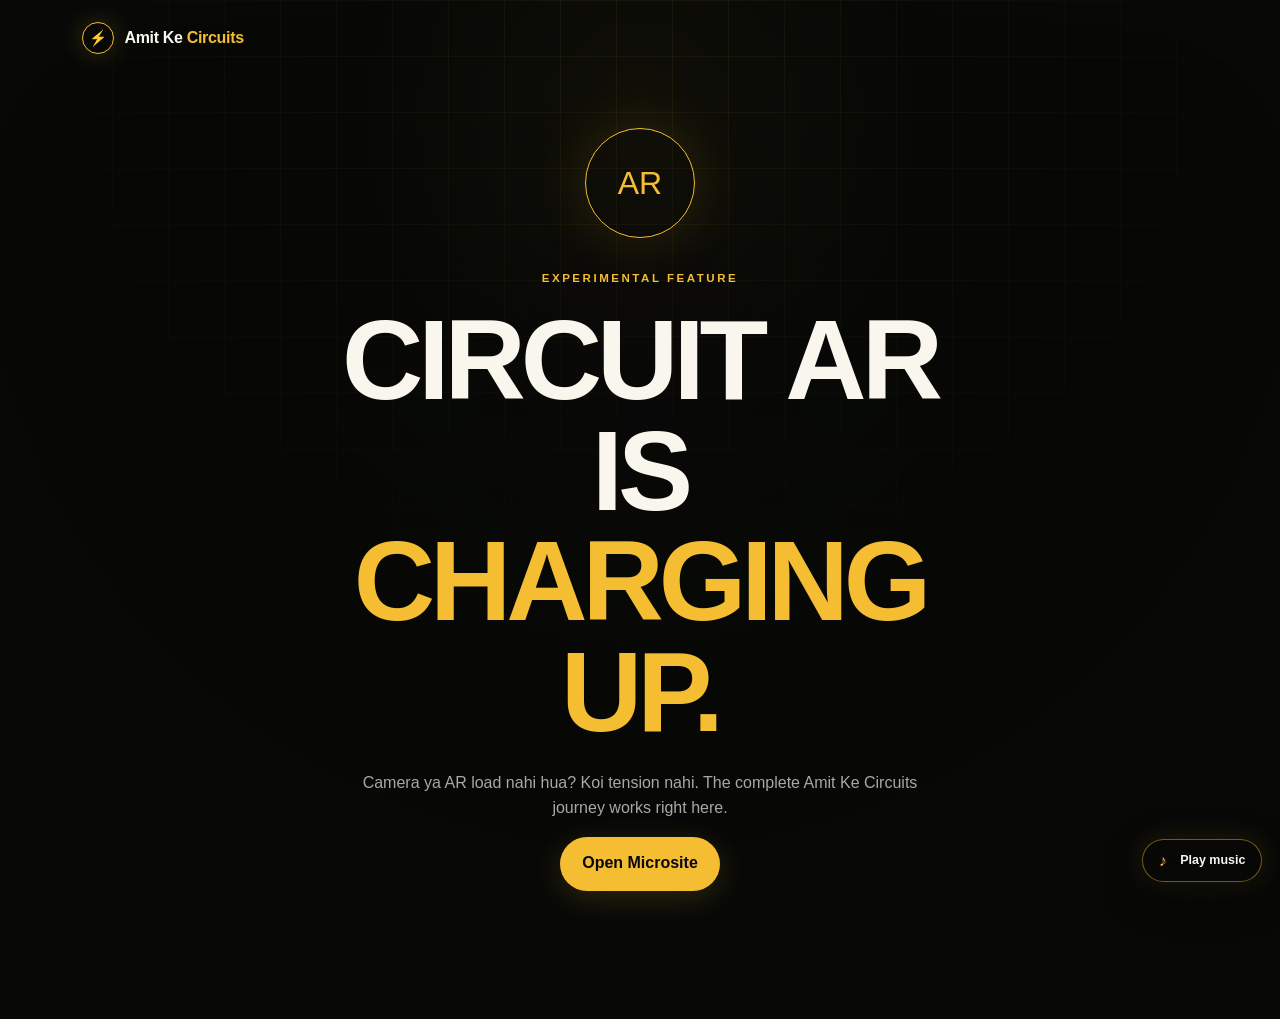
==== ar.html @ dbdc20ba "Initial commit" ====
<!doctype html><html lang="en"><head><meta charset="utf-8"><meta name="viewport" content="width=device-width, initial-scale=1"><meta name="theme-color" content="#080907"><title>Circuit AR | Amit Ke Circuits</title><link rel="stylesheet" href="css/style.css"><link rel="stylesheet" href="css/responsive.css"><script src="js/analytics.js" defer></script><script src="js/audio.js" defer></script></head><body class="inner-page"><div class="ambient-grid" aria-hidden="true"></div><header class="site-header"><a class="brand" href="index.html"><span class="brand-bolt">⚡</span><span>Amit Ke <strong>Circuits</strong></span></a></header><main class="fallback-page"><div class="fallback-icon">AR</div><p class="section-kicker">Experimental Feature</p><h1>Circuit AR is<br><span>charging up.</span></h1><p>Camera ya AR load nahi hua? Koi tension nahi. The complete Amit Ke Circuits journey works right here.</p><a class="button button-primary" href="index.html#journey">Open Microsite</a></main></body></html>
---- css/style.css ----
:root {
  --ink: #080907;
  --panel: #11120f;
  --panel-2: #171812;
  --gold: #f5bd32;
  --yellow: #ffe066;
  --white: #f8f6ed;
  --muted: #aaa99f;
  --line: rgba(245, 189, 50, .22);
  --display: Impact, "Arial Black", sans-serif;
  --body: Inter, ui-sans-serif, -apple-system, BlinkMacSystemFont, "Segoe UI", Arial, sans-serif;
  --radius: 1.25rem;
  --max: 1180px;
}

* { box-sizing: border-box; }
html { scroll-behavior: smooth; }
body { margin: 0; background: var(--ink); color: var(--white); font-family: var(--body); line-height: 1.55; overflow-x: hidden; }
a { color: inherit; text-decoration: none; }
button, a { -webkit-tap-highlight-color: transparent; }
button { font: inherit; }
img, video { max-width: 100%; }
::selection { background: var(--gold); color: var(--ink); }

.skip-link { position: fixed; left: 1rem; top: -5rem; z-index: 1000; padding: .8rem 1rem; background: var(--gold); color: var(--ink); font-weight: 700; }
.skip-link:focus { top: 1rem; }
.ambient-grid { position: fixed; inset: 0; z-index: -1; opacity: .34; background-image: linear-gradient(var(--line) 1px, transparent 1px), linear-gradient(90deg, var(--line) 1px, transparent 1px); background-size: 56px 56px; mask-image: radial-gradient(circle at 50% 20%, black, transparent 70%); }
.ambient-grid::after { content: ""; position: absolute; inset: 0; background: radial-gradient(circle at 50% 10%, rgba(245, 189, 50, .12), transparent 30%), linear-gradient(to bottom, transparent, var(--ink) 80%); }

.site-header { position: absolute; z-index: 20; top: 0; left: 0; right: 0; max-width: var(--max); margin: auto; display: flex; align-items: center; justify-content: space-between; padding: 1.4rem 2rem; }
.brand { display: flex; gap: .65rem; align-items: center; font-weight: 600; letter-spacing: -.02em; }
.brand strong { color: var(--gold); }
.brand-bolt { display: grid; place-items: center; width: 2rem; height: 2rem; border: 1px solid var(--gold); border-radius: 50%; color: var(--gold); font-size: .9rem; box-shadow: 0 0 24px rgba(245, 189, 50, .2); }
.sound-toggle, .header-back { color: var(--muted); background: transparent; border: 1px solid rgba(255,255,255,.14); border-radius: 999px; padding: .55rem .85rem; cursor: pointer; font-size: .78rem; }
.sound-toggle:hover, .header-back:hover { color: var(--white); border-color: var(--gold); }
.music-toggle { position: fixed; z-index: 70; right: 1.1rem; bottom: 1.1rem; min-height: 2.7rem; padding: .7rem 1rem .7rem 2.3rem; border: 1px solid rgba(245,189,50,.45); border-radius: 999px; color: var(--white); background: rgba(8,9,7,.88); backdrop-filter: blur(14px); cursor: pointer; font-size: .78rem; font-weight: 800; box-shadow: 0 14px 40px rgba(0,0,0,.38), 0 0 28px rgba(245,189,50,.12); }
.music-toggle::before { content: "♪"; position: absolute; left: .95rem; top: 50%; transform: translateY(-50%); color: var(--gold); font-size: 1rem; }
.music-toggle:hover { transform: translateY(-2px); border-color: var(--gold); color: var(--gold); }
.music-toggle[data-music-state="on"] { background: var(--gold); color: var(--ink); border-color: var(--gold); }
.music-toggle[data-music-state="on"]::before { color: var(--ink); }
.music-toggle[data-music-state="missing"] { color: var(--muted); border-color: rgba(255,255,255,.14); }

.section { max-width: var(--max); margin: 0 auto; padding: 7rem 2rem; position: relative; }
.section-kicker, .eyebrow { margin: 0 0 1.1rem; color: var(--gold); text-transform: uppercase; letter-spacing: .22em; font-size: .72rem; font-weight: 700; }
h1, h2, h3, p { margin-top: 0; }
h1, h2 { font-family: var(--display); text-transform: uppercase; line-height: .98; letter-spacing: -.045em; }
h1 span, h2 span { color: var(--gold); }
h2 { font-size: clamp(2.6rem, 6vw, 5.8rem); margin-bottom: 2rem; }
.section-heading { display: grid; grid-template-columns: 1.4fr .6fr; gap: 3rem; align-items: end; margin-bottom: 3rem; }
.section-heading h2 { margin-bottom: 0; }
.section-heading > p { color: var(--muted); max-width: 28rem; }

.hero { min-height: 100svh; max-width: 1440px; margin: auto; padding: 10rem max(2rem, 8vw) 5rem; display: flex; flex-direction: column; justify-content: center; position: relative; overflow: hidden; }
.hero > .eyebrow, .hero > h1, .hero > .hero-copy, .hero > .hero-actions { position: relative; z-index: 3; max-width: 58%; }
.hero::before { content: ""; position: absolute; width: 38vw; height: 38vw; min-width: 340px; min-height: 340px; right: -7vw; top: 18%; border: 1px solid var(--line); border-radius: 50%; box-shadow: inset 0 0 80px rgba(245,189,50,.05), 0 0 90px rgba(245,189,50,.05); }
.hero h1, .page-hero h1, .fallback-page h1 { font-size: clamp(3.5rem, 8.8vw, 8.2rem); max-width: 1120px; margin: 0 0 1.5rem; }
.hero > h1 { max-width: 58%; }
.hero-copy { max-width: 39rem; font-size: 1.15rem; color: var(--muted); }
.hero-actions, .button-row { display: flex; flex-wrap: wrap; gap: .9rem; align-items: center; margin-top: 1.6rem; }
.button { min-height: 3.35rem; display: inline-flex; align-items: center; justify-content: center; gap: 1rem; border: 1px solid transparent; border-radius: 999px; padding: .85rem 1.35rem; font-weight: 700; cursor: pointer; transition: .25s ease; }
.button-primary { background: var(--gold); color: var(--ink); box-shadow: 0 7px 30px rgba(245,189,50,.16); }
.button-primary:hover { background: var(--yellow); transform: translateY(-2px); box-shadow: 0 12px 38px rgba(245,189,50,.24); }
.button-ghost { background: rgba(255,255,255,.02); color: var(--white); border-color: rgba(255,255,255,.18); }
.button-ghost:hover { border-color: var(--gold); color: var(--gold); transform: translateY(-2px); }
.button-small { min-height: 2.7rem; padding: .65rem 1rem; font-size: .85rem; }
.text-link { color: var(--gold); font-weight: 700; }
.scroll-cue { position: absolute; bottom: 2.5rem; left: max(2rem, 8vw); color: var(--muted); font-size: .8rem; }
.scroll-cue span { color: var(--gold); margin-left: .5rem; }
.hero-orbit { position: absolute; width: 38vw; height: 38vw; min-width: 340px; min-height: 340px; right: -7vw; top: 18%; animation: rotate 24s linear infinite; }
.hero-orbit span { position: absolute; width: 10px; height: 10px; border-radius: 50%; background: var(--gold); box-shadow: 0 0 18px var(--gold); }
.hero-orbit span:nth-child(1) { left: 50%; top: 0; }.hero-orbit span:nth-child(2) { right: 2%; top: 62%; }.hero-orbit span:nth-child(3) { left: 5%; top: 70%; }
.hero-poster { position: absolute; z-index: 2; right: 3.5vw; bottom: 8vh; width: min(48vw, 720px); margin: 0; border: 2px solid var(--gold); border-radius: 1.5rem; overflow: hidden; transform: rotate(1.5deg); box-shadow: 0 30px 100px rgba(0,0,0,.75), 0 0 55px rgba(245,189,50,.13); }
.hero-poster::before { content: ""; position: absolute; z-index: 1; inset: 0; background: linear-gradient(90deg, rgba(8,9,7,.52), transparent 34%), linear-gradient(to top, rgba(8,9,7,.82), transparent 36%); pointer-events: none; }
.hero-poster img { display: block; width: 100%; aspect-ratio: 16/9; object-fit: cover; }
.hero-poster figcaption { position: absolute; z-index: 2; left: 1.1rem; bottom: .85rem; text-transform: uppercase; font-size: .7rem; letter-spacing: .14em; }
.hero-poster figcaption span { color: var(--ink); background: var(--gold); padding: .25rem .45rem; margin-right: .5rem; font-weight: 800; }
.hero-character-stage { position: absolute; z-index: 2; right: 2vw; bottom: 0; width: min(49vw, 730px); height: min(76vh, 760px); overflow: hidden; border-bottom: 2px solid var(--gold); }
.hero-character-stage::before { content: ""; position: absolute; inset: 12% 0 0; background: radial-gradient(circle at 50% 40%, rgba(245,189,50,.25), transparent 36%), linear-gradient(to top, var(--ink), transparent 55%); border: 1px solid var(--line); border-radius: 50% 50% 0 0; }
.stage-circuit { position: absolute; inset: 18% 8% 10%; border: 1px dashed var(--gold); border-radius: 50%; opacity: .45; animation: rotate 28s linear infinite; }
.stage-circuit::before, .stage-circuit::after { content: ""; position: absolute; background: var(--gold); border-radius: 50%; box-shadow: 0 0 18px var(--gold); width: 8px; height: 8px; }
.stage-circuit::before { top: -4px; left: 50%; }.stage-circuit::after { bottom: 11%; right: 5%; }
.hero-character { position: absolute; bottom: 2.2rem; width: 26%; height: 54%; object-fit: contain; object-position: bottom; filter: drop-shadow(0 24px 20px rgba(0,0,0,.55)); transform-origin: 50% 100%; animation: character-arrive .9s cubic-bezier(.2,.8,.2,1) both, character-float 4.6s ease-in-out 1s infinite; }
.hero-character-amit { left: 30%; z-index: 5; height: 72%; width: 31%; animation-delay: .1s, 1.15s; }
.hero-character-prachi { left: 6%; z-index: 2; height: 50%; animation-delay: .18s, 1.2s; }
.hero-character-sopan { left: -2%; z-index: 1; height: 58%; animation-delay: .26s, 1.25s; }
.hero-character-shikha { left: 18%; z-index: 3; height: 56%; animation-delay: .34s, 1.3s; }
.hero-character-tejaswini { left: 51%; z-index: 4; height: 63%; animation-delay: .42s, 1.35s; }
.hero-character-prashant { right: 7%; z-index: 3; height: 60%; animation-delay: .5s, 1.4s; }
.hero-character-shubham { right: -2%; z-index: 2; height: 56%; animation-delay: .58s, 1.45s; }
.spark-track { position: absolute; left: 0; right: 0; top: 34%; height: 1px; background: linear-gradient(90deg, transparent 4%, var(--line) 4%, var(--line) 82%, transparent 82%); opacity: .8; }
.spark { display: block; width: 7px; height: 7px; border-radius: 50%; background: white; box-shadow: 0 0 8px white, 0 0 18px var(--gold), 0 0 35px var(--gold); animation: spark-travel 4s ease-in-out infinite; }

.setup { min-height: 82vh; display: flex; flex-direction: column; justify-content: center; text-align: center; }
.setup h2 { font-size: clamp(3rem, 7vw, 7rem); }
.tension-ticker { display: flex; gap: .65rem; justify-content: center; flex-wrap: wrap; }
.tension-ticker span { border: 1px solid var(--line); background: rgba(245,189,50,.03); border-radius: 999px; color: var(--muted); padding: .7rem 1.1rem; animation: word-glow 7s infinite; }
.tension-ticker span:nth-child(2) { animation-delay: 1s }.tension-ticker span:nth-child(3) { animation-delay: 2s }.tension-ticker span:nth-child(4) { animation-delay: 3s }.tension-ticker span:nth-child(5) { animation-delay: 4s }.tension-ticker span:nth-child(6) { animation-delay: 5s }.tension-ticker span:nth-child(7) { animation-delay: 6s }
.story-scenes { margin-top: 4rem; display: grid; grid-template-columns: repeat(3,1fr); gap: 1.1rem; perspective: 1200px; }
.story-scene { position: relative; padding: 0; aspect-ratio: 1; overflow: hidden; border: 2px solid var(--gold); border-radius: 1.1rem; background: var(--panel); color: var(--white); cursor: pointer; text-align: left; transform: rotate(calc((var(--scene-index) - 1) * 1.3deg)); box-shadow: 0 24px 55px rgba(0,0,0,.42); transition: transform .3s ease, box-shadow .3s ease; }
.story-scene::before { content: ""; position: absolute; z-index: 1; inset: 0; background: linear-gradient(to top, rgba(8,9,7,.98) 3%, rgba(8,9,7,.12) 58%); }
.story-scene::after { content: "⚡"; position: absolute; z-index: 2; right: .8rem; top: .6rem; color: var(--gold); font-size: 1.6rem; filter: drop-shadow(0 0 9px var(--gold)); }
.story-scene img { position: absolute; z-index: 1; inset: 3% 0 9%; width: 100%; height: 88%; object-fit: contain; object-position: center bottom; transition: transform .45s ease; filter: drop-shadow(0 22px 17px rgba(0,0,0,.52)); transform-origin: 50% 100%; animation: character-float 4.4s ease-in-out infinite; }
.story-scene-copy { position: absolute; z-index: 3; inset: auto 1rem 1rem; display: grid; }
.story-scene-copy small { color: var(--gold); text-transform: uppercase; letter-spacing: .18em; }
.story-scene-copy strong { font: clamp(1.25rem,2vw,2rem)/1 var(--display); text-transform: uppercase; margin: .35rem 0 .55rem; }
.story-scene-copy b { font-size: .78rem; color: var(--gold); text-transform: uppercase; }
.story-scene:hover { transform: rotate(0) translateY(-10px) scale(1.025); box-shadow: 0 36px 70px rgba(0,0,0,.55), 0 0 35px rgba(245,189,50,.12); }
.story-scene:hover img { transform: scale(1.06); }
.stage-effect { position: absolute; z-index: 0; inset: 0; pointer-events: none; overflow: hidden; }
.character-prashant { background: linear-gradient(90deg, #171712 0 49.3%, #060704 49.5% 50.5%, #24251f 50.7% 100%); }
.character-prashant .stage-effect::before { content: "↑ 8 ↑"; position: absolute; right: 8%; top: 8%; padding: .35rem .75rem; color: #73ff2f; background: #030401; border: 2px solid #756f5d; border-radius: .35rem; font: 1.2rem var(--display); letter-spacing: .2em; box-shadow: 0 0 22px rgba(115,255,47,.18); }
.character-prashant .stage-effect::after { content: ""; position: absolute; left: 50%; top: 0; bottom: 0; width: 3px; background: #050505; box-shadow: -80px 0 0 rgba(255,255,255,.05), 80px 0 0 rgba(255,255,255,.05); animation: lift-glow 2.8s ease-in-out infinite; }
.character-tejaswini { background: radial-gradient(circle at 50% 35%, rgba(83,190,59,.25), transparent 34%), linear-gradient(145deg,#17251a,#090b08 62%); }
.character-tejaswini .stage-effect::before { content: "ENERGY 100%"; position: absolute; right: 5%; top: 7%; color: #75ee43; border: 1px solid #75ee43; background: #071006; padding: .35rem .55rem; font: .75rem var(--display); box-shadow: 0 0 20px rgba(117,238,67,.2); animation: energy-pulse 1.6s ease-in-out infinite; }
.character-tejaswini .stage-effect::after { content: ""; position: absolute; left: 4%; right: 4%; top: 52%; height: 3px; background: linear-gradient(90deg,transparent,#75ee43 12% 25%,transparent 25% 31%,#75ee43 31% 38%,transparent 38% 42%,#75ee43 42% 47%,transparent 47% 100%); filter: drop-shadow(0 0 8px #75ee43); animation: heartbeat-run 2.2s linear infinite; }
.character-sopan { background-color: #0b1720; background-image: linear-gradient(rgba(68,156,211,.12) 1px,transparent 1px),linear-gradient(90deg,rgba(68,156,211,.12) 1px,transparent 1px); background-size: 30px 30px; }
.character-sopan .stage-effect::before { content: ""; position: absolute; left: 8%; right: 8%; bottom: 22%; height: 38%; border: 3px solid rgba(245,189,50,.68); border-bottom: 0; clip-path: polygon(0 100%,0 45%,18% 45%,18% 22%,44% 22%,44% 0,70% 0,70% 32%,100% 32%,100% 100%); animation: blueprint-rise 3.2s ease-in-out infinite; }
.character-sopan .stage-effect::after { content: "BLUEPRINT READY"; position: absolute; left: 6%; top: 7%; color: var(--gold); border: 1px solid var(--gold); padding: .3rem .5rem; font: .7rem var(--display); letter-spacing: .12em; }

.prop-stage { min-height: 590px; position: relative; border: 1px solid var(--line); border-radius: 2rem; background: radial-gradient(circle at 50% 50%, rgba(245,189,50,.08), transparent 42%), var(--panel); overflow: hidden; }
.prop-stage::before, .prop-stage::after { content: ""; position: absolute; left: 50%; top: 50%; transform: translate(-50%,-50%); border: 1px dashed var(--line); border-radius: 50%; width: 58%; aspect-ratio: 1; }
.prop-stage::after { width: 28%; }
.prop-button { --x: 50%; --y: 50%; position: absolute; z-index: 2; left: var(--x); top: var(--y); transform: translate(-50%,-50%); width: 122px; border: 0; background: transparent; color: var(--white); cursor: pointer; text-align: center; }
.prop-button:nth-child(1) { --x: 50%; --y: 17%; }.prop-button:nth-child(2) { --x: 77%; --y: 29%; }.prop-button:nth-child(3) { --x: 83%; --y: 66%; }.prop-button:nth-child(4) { --x: 63%; --y: 83%; }.prop-button:nth-child(5) { --x: 36%; --y: 83%; }.prop-button:nth-child(6) { --x: 16%; --y: 63%; }.prop-button:nth-child(7) { --x: 22%; --y: 29%; }
.prop-icon { width: 84px; aspect-ratio: 1; margin: 0 auto .7rem; display: grid; place-items: center; border: 1px solid var(--line); border-radius: 50%; background: var(--ink); transition: .28s ease; position: relative; }
.prop-icon::after { content: ""; position: absolute; inset: -7px; border: 1px dashed transparent; border-radius: 50%; transition: .28s; }
.prop-icon svg { width: 50px; height: 50px; fill: none; stroke: currentColor; stroke-width: 3; stroke-linecap: round; stroke-linejoin: round; }
.prop-button strong { display: block; font-size: .82rem; }.prop-button small { color: var(--muted); }
.prop-button:hover .prop-icon, .prop-button.active .prop-icon, .prop-button:focus-visible .prop-icon { color: var(--gold); border-color: var(--gold); transform: translateY(-5px) scale(1.06); box-shadow: 0 0 32px rgba(245,189,50,.25); }
.prop-button:hover .prop-icon::after, .prop-button.active .prop-icon::after { border-color: var(--gold); transform: rotate(20deg); }
.reveal-panel { position: relative; z-index: 5; margin: -4rem auto 0; width: calc(100% - 4rem); max-width: 900px; padding: 2.2rem; background: rgba(23,24,18,.97); border: 1px solid var(--gold); border-radius: var(--radius); box-shadow: 0 30px 80px rgba(0,0,0,.55); }
.reveal-panel[hidden] { display: none; }
.reveal-grid { display: grid; grid-template-columns: minmax(180px, 310px) 1fr; gap: 2rem; align-items: center; }
.reveal-scene { align-self: stretch; min-height: 270px; border-radius: 1rem; overflow: hidden; border: 1px solid var(--gold); position: relative; }
.reveal-scene::after { content: ""; position: absolute; inset: 0; box-shadow: inset 0 0 55px rgba(0,0,0,.3); }
.reveal-scene img { width: 100%; height: 100%; object-fit: cover; display: block; }
.reveal-character-stage { align-self: stretch; min-height: 310px; border-radius: 1rem; overflow: hidden; border: 1px solid var(--gold); position: relative; }
.reveal-character-stage > img { position: absolute; z-index: 2; left: 5%; right: 5%; bottom: 0; width: 90%; height: 94%; object-fit: contain; object-position: center bottom; filter: drop-shadow(0 18px 15px rgba(0,0,0,.5)); animation: character-arrive .55s cubic-bezier(.2,.8,.2,1) both, character-float 4s ease-in-out .6s infinite; }
.reveal-profile { background: radial-gradient(circle at 50% 36%,rgba(245,189,50,.2),transparent 40%),linear-gradient(145deg,#252116,var(--ink)); }
.reveal-profile > img { height: 92%; }
.reveal-prop { display: grid; justify-items: center; gap: 1rem; }.reveal-prop .prop-icon { width: 110px; margin: 0; color: var(--gold); }.reveal-prop .member-monogram { width: 88px; font-size: 1.5rem; }
.member-monogram { width: 120px; aspect-ratio: 1; display: grid; place-items: center; border-radius: 50%; background: var(--gold); color: var(--ink); font: 2.1rem var(--display); position: relative; }
.member-monogram::after { content: ""; position: absolute; inset: 8px; border: 1px dashed var(--ink); border-radius: inherit; opacity: .4; }
.reveal-panel h3 { font: clamp(1.7rem,4vw,3.3rem)/1 var(--display); text-transform: uppercase; margin-bottom: .45rem; }
.reveal-category { color: var(--gold); font-weight: 700; }.reveal-tagline { font-size: 1.15rem; }.reveal-hint { color: var(--muted); font-size: .9rem; }

.quick { display: none; }
.quick.is-open { display: block; animation: reveal-up .5s ease both; }
.quick-grid { display: grid; grid-template-columns: repeat(2, 1fr); gap: 1rem; }
.quick-card { display: grid; grid-template-columns: 64px 1fr auto; align-items: center; gap: 1rem; padding: 1rem; border: 1px solid rgba(255,255,255,.12); border-radius: 1rem; background: var(--panel); transition: .2s; }
.quick-card:hover { border-color: var(--gold); transform: translateY(-2px); }
.quick-card .prop-icon { width: 64px; margin: 0; }.quick-card .prop-icon svg { width: 36px; height: 36px; }.quick-card strong { display: block; }.quick-card small { color: var(--muted); }.quick-arrow { color: var(--gold); font-size: 1.4rem; }
.quick-avatar, .guide-avatar, .resource-avatar { display: block; overflow: hidden; border: 1px solid var(--gold); background: radial-gradient(circle at 50% 30%,rgba(245,189,50,.2),transparent 45%),var(--ink); }
.quick-avatar { width: 64px; height: 64px; border-radius: 50%; }.quick-avatar img, .guide-avatar img, .resource-avatar img { width: 100%; height: 100%; object-fit: contain; object-position: center bottom; display: block; }

.guide-list { border-top: 1px solid rgba(255,255,255,.12); }
.guide-row { display: grid; grid-template-columns: 54px 2fr 1fr auto; gap: 1.5rem; align-items: center; padding: 1.15rem .5rem; border-bottom: 1px solid rgba(255,255,255,.12); transition: .2s; }
.guide-avatar { width: 54px; height: 54px; border-radius: 50%; }
.guide-row:hover { padding-left: 1.2rem; background: linear-gradient(90deg, rgba(245,189,50,.06), transparent); }
.guide-row strong { color: var(--gold); }.guide-row span { color: var(--muted); }

.toolkit-strip { display: grid; grid-template-columns: 1.3fr .7fr; align-items: center; gap: 3rem; border: 1px solid var(--line); background: linear-gradient(135deg, var(--panel), #1a180d); border-radius: 2rem; padding: 5rem; }
.toolkit-copy > p:not(.section-kicker) { max-width: 38rem; color: var(--muted); }
.toolkit-visual { width: min(280px, 100%); aspect-ratio: 1; justify-self: center; display: grid; place-content: center; border: 1px solid var(--gold); border-radius: 50%; text-align: center; box-shadow: 0 0 80px rgba(245,189,50,.09), inset 0 0 60px rgba(245,189,50,.05); }
.toolkit-visual span { font: 7rem/.8 var(--display); color: var(--gold); }.toolkit-visual small { margin-top: 1rem; text-transform: uppercase; letter-spacing: .2em; }
.final-cta { text-align: center; padding-top: 10rem; padding-bottom: 10rem; }.final-cta > p:not(.section-kicker) { color: var(--muted); }.final-cta .hero-actions { justify-content: center; }
.site-footer { max-width: var(--max); margin: auto; padding: 2rem; border-top: 1px solid rgba(255,255,255,.12); display: flex; justify-content: space-between; color: var(--muted); font-size: .85rem; }
.sticky-bar { display: none; }

/* Member pages */
.member-entry { min-height: 72vh; display: grid; place-items: center; text-align: center; padding: 8rem 2rem 4rem; position: relative; overflow: hidden; }
.member-entry.has-scene { min-height: 92svh; place-items: end start; text-align: left; background-image: linear-gradient(90deg, rgba(8,9,7,.98) 0%, rgba(8,9,7,.72) 38%, rgba(8,9,7,.08) 76%), linear-gradient(to top, rgba(8,9,7,.9), transparent 55%), var(--entry-image); background-size: cover; background-position: center; }
.member-entry.has-scene::before { content: ""; position: absolute; inset: 0; border: 2px solid var(--gold); border-radius: 0 0 2rem 2rem; pointer-events: none; box-shadow: inset 0 0 100px rgba(0,0,0,.35); }
.member-entry .entry-content { position: relative; z-index: 2; max-width: 750px; }
.member-entry.has-scene .entry-content { padding-left: max(1rem, 6vw); padding-bottom: 5vh; }
.member-entry.has-character { min-height: 92svh; place-items: end start; text-align: left; background: radial-gradient(circle at 75% 40%,rgba(245,189,50,.14),transparent 30%),var(--ink); }
.member-entry.has-character::before { content: ""; position: absolute; inset: 0; background-image: linear-gradient(var(--line) 1px,transparent 1px),linear-gradient(90deg,var(--line) 1px,transparent 1px); background-size: 46px 46px; mask-image: linear-gradient(90deg,transparent,black); opacity: .3; }
.entry-character-wrap { position: absolute; z-index: 1; right: 3%; bottom: 0; width: 54%; height: 88%; overflow: hidden; }
.entry-character-wrap > .entry-character { position: absolute; z-index: 2; inset: 0; width: 100%; height: 100%; object-fit: contain; object-position: center bottom; filter: drop-shadow(0 30px 25px rgba(0,0,0,.6)); transform-origin: 50% 100%; animation: character-arrive .8s cubic-bezier(.2,.8,.2,1) both, character-float 4.8s ease-in-out .9s infinite; }
.entry-category-prop { position: absolute; z-index: 3; left: 1%; bottom: 13%; width: 38%; height: 38%; object-fit: contain; filter: drop-shadow(0 18px 18px rgba(0,0,0,.7)); transform-origin: 50% 80%; animation: prop-entry .75s cubic-bezier(.2,.8,.2,1) .35s both, prop-interact 3.2s ease-in-out 1.1s infinite; }
.member-entry.character-amit .entry-category-prop, .member-entry.character-prashant .entry-category-prop, .member-entry.character-shubham .entry-category-prop, .member-entry.character-tejaswini .entry-category-prop { left: auto; right: 0; }
.member-entry.character-prachi .entry-category-prop, .member-entry.character-sopan .entry-category-prop { left: 0; bottom: 18%; }
.member-entry.character-shikha .entry-category-prop { left: auto; right: 0; bottom: 12%; width: 42%; height: 42%; }
.member-entry.has-character .entry-content { padding-left: max(1rem,6vw); padding-bottom: 7vh; max-width: 50%; }
.member-entry .prop-icon { width: 190px; margin-bottom: 2rem; border-color: var(--gold); color: var(--gold); box-shadow: 0 0 60px rgba(245,189,50,.14); animation: prop-entry .8s cubic-bezier(.2,.8,.2,1) both; }
.member-entry .prop-icon svg { width: 105px; height: 105px; }.member-entry h1 { font-size: clamp(3.5rem, 10vw, 8.5rem); margin-bottom: .4rem; }.member-entry .category { color: var(--gold); font-weight: 700; }.member-entry .tagline { font-size: clamp(1.1rem, 2vw, 1.55rem); max-width: 700px; color: var(--muted); }
.member-hero { display: grid; grid-template-columns: .65fr 1.35fr; gap: 4rem; align-items: center; }
.portrait-card { aspect-ratio: 4/5; border: 1px solid var(--line); border-radius: 2rem; background: radial-gradient(circle at 50% 34%, rgba(245,189,50,.22), transparent 30%), linear-gradient(150deg,var(--panel),var(--ink)); display: grid; place-items: center; position: relative; overflow: hidden; }
.portrait-card .member-monogram { width: 45%; font-size: clamp(2rem,5vw,4rem); }.portrait-card::after { content: attr(data-label); position: absolute; bottom: 1.5rem; color: var(--muted); font-size: .7rem; letter-spacing: .16em; text-transform: uppercase; }
.portrait-card > img { width: 100%; height: 100%; object-fit: contain; padding: 1rem; filter: drop-shadow(0 18px 17px rgba(0,0,0,.5)); animation: character-float 5s ease-in-out infinite; }
.member-copy h2 { font-size: clamp(2.8rem,6vw,5.8rem); }.member-copy .promise { font-size: 1.25rem; max-width: 41rem; }.member-copy .tagline { color: var(--gold); font-weight: 700; font-size: 1.05rem; }
.video-shell { max-width: 880px; margin: 0 auto; aspect-ratio: 16/9; border-radius: 1.5rem; border: 1px solid var(--line); display: grid; place-items: center; overflow: hidden; background: radial-gradient(circle, rgba(245,189,50,.12), transparent 45%), var(--panel); text-align: center; }
.video-shell video { width: 100%; height: 100%; object-fit: contain; background: #000; }
.play-placeholder { display: grid; gap: 1rem; justify-items: center; color: var(--muted); }.play-circle { width: 74px; aspect-ratio: 1; border-radius: 50%; display: grid; place-items: center; background: var(--gold); color: var(--ink); font-size: 1.4rem; padding-left: 4px; }
.prop-journey { display: grid; gap: 1rem; }
.prop-stepper { display: grid; grid-template-columns: repeat(5,1fr); gap: .7rem; }
.prop-step { position: relative; min-height: 108px; padding: 1rem; border: 1px solid rgba(255,255,255,.13); border-radius: 1rem; background: linear-gradient(150deg,rgba(255,255,255,.035),transparent),var(--panel); color: var(--muted); cursor: pointer; text-align: left; transition: transform .25s ease,border-color .25s ease,background .25s ease,color .25s ease; }
.prop-step:hover { transform: translateY(-3px); border-color: rgba(245,189,50,.5); }
.prop-step.active { color: var(--white); border-color: var(--gold); background: linear-gradient(145deg,rgba(245,189,50,.15),rgba(245,189,50,.03)),var(--panel); transform: translateY(-4px); box-shadow: 0 12px 35px rgba(0,0,0,.25); }
.prop-step.completed::after { content: "\2713"; position: absolute; top: .6rem; right: .7rem; color: var(--gold); font-weight: 900; }
.prop-step-icon { display: grid; place-items: center; width: 36px; height: 36px; margin-bottom: .55rem; border: 1px solid currentColor; border-radius: 50%; color: var(--gold); }
.prop-step-icon svg { width: 20px; height: 20px; fill: none; stroke: currentColor; stroke-width: 1.8; stroke-linecap: round; stroke-linejoin: round; }
.prop-step strong { display: block; color: inherit; font-size: .86rem; }.prop-step small { display: block; margin-top: .2rem; color: var(--muted); }
.prop-story-stage { display: grid; grid-template-columns: .85fr 1.15fr; min-height: 430px; overflow: hidden; border: 1px solid var(--line); border-radius: 1.6rem; background: radial-gradient(circle at 25% 45%,rgba(245,189,50,.14),transparent 34%),linear-gradient(135deg,#17170f,var(--ink)); box-shadow: inset 0 0 70px rgba(0,0,0,.35); }
.prop-story-visual { position: relative; min-height: 430px; display: grid; place-items: center; overflow: hidden; background-image: linear-gradient(rgba(255,255,255,.035) 1px,transparent 1px),linear-gradient(90deg,rgba(255,255,255,.035) 1px,transparent 1px); background-size: 38px 38px; }
.prop-story-visual::after { content: ""; position: absolute; width: 70%; aspect-ratio: 1; border: 1px solid rgba(245,189,50,.35); border-radius: 50%; box-shadow: 0 0 60px rgba(245,189,50,.08); }
.prop-story-visual img { position: relative; z-index: 2; width: 88%; height: 360px; object-fit: contain; filter: drop-shadow(0 24px 22px rgba(0,0,0,.65)); animation: category-prop-float 3.2s ease-in-out infinite; }
.prop-story-stage[data-step="problem"] .prop-story-visual img { filter: grayscale(.65) drop-shadow(0 24px 22px rgba(0,0,0,.65)); animation-name: prop-trouble; }
.prop-story-stage[data-step="solution"] .prop-story-visual img { animation-name: prop-power; }
.prop-story-stage[data-step="referral"] .prop-story-visual img { animation-name: prop-connect; }
.prop-story-stage[data-step="resource"] .prop-story-visual img { animation-name: prop-download; }
.prop-story-stage[data-step="contact"] .prop-story-visual img { animation-name: prop-contact; }
.prop-story-copy { align-self: center; padding: clamp(2rem,5vw,4.5rem); animation: step-in .35s ease both; }
.prop-story-copy .step-count { color: var(--gold); font-size: .75rem; font-weight: 800; letter-spacing: .18em; text-transform: uppercase; }
.prop-story-copy h3 { margin-top: .65rem; font-size: clamp(2.3rem,5vw,5rem); }.prop-story-copy p { max-width: 42rem; color: var(--muted); font-size: 1.08rem; }
.prop-story-actions { display: flex; flex-wrap: wrap; gap: .7rem; margin-top: 1.5rem; }.prop-next { margin-left: auto; }
.content-split { display: grid; grid-template-columns: 1fr 1fr; gap: 1.2rem; }.content-card { border: 1px solid rgba(255,255,255,.12); border-radius: var(--radius); padding: 2rem; background: var(--panel); }.content-card.good { border-color: rgba(245,189,50,.4); }.content-card h3 { font-size: 1.35rem; }.content-card ul { padding-left: 1.2rem; color: var(--muted); }.content-card li { margin: .7rem 0; }.proof-row { display: grid; grid-template-columns: repeat(3,1fr); gap: 1rem; }.proof-item { min-height: 140px; display: grid; place-items: center; text-align: center; border: 1px solid var(--line); border-radius: 1rem; color: var(--gold); font: 1.2rem var(--display); text-transform: uppercase; background: var(--panel); }
.download-card { display: grid; grid-template-columns: 1fr auto; gap: 2rem; align-items: center; padding: 3rem; border-radius: 1.5rem; color: var(--ink); background: var(--gold); }.download-card h2 { color: var(--ink); font-size: clamp(2rem,5vw,4rem); margin-bottom: .6rem; }.download-card p { margin-bottom: 0; }.download-card .button { background: var(--ink); color: var(--white); }

/* Inner pages */
.page-hero { min-height: 75vh; display: flex; flex-direction: column; justify-content: center; }.page-hero > p:not(.section-kicker) { color: var(--muted); font-size: 1.15rem; max-width: 42rem; }.page-hero .button { align-self: flex-start; }
.resource-grid { display: grid; grid-template-columns: repeat(2,1fr); gap: 1.2rem; }.resource-card { border: 1px solid rgba(255,255,255,.12); border-radius: var(--radius); padding: 2rem; background: var(--panel); display: grid; grid-template-columns: 68px 1fr; gap: 1.2rem; }.resource-card .prop-icon { width: 68px; margin: 0; }.resource-card .prop-icon svg { width: 38px; }.resource-card h2 { font-family: var(--body); font-size: 1.25rem; letter-spacing: -.02em; text-transform: none; line-height: 1.25; margin-bottom: .4rem; }.resource-card p { color: var(--muted); font-size: .9rem; }.resource-card .button-row { margin-top: 1rem; }.fallback-page { min-height: 100svh; max-width: 760px; margin: auto; padding: 8rem 2rem; display: flex; flex-direction: column; justify-content: center; align-items: center; text-align: center; }.fallback-page p:not(.section-kicker) { color: var(--muted); max-width: 600px; }.fallback-icon { width: 110px; aspect-ratio: 1; border: 1px solid var(--gold); color: var(--gold); display: grid; place-items: center; border-radius: 50%; font: 2rem var(--display); margin-bottom: 2rem; box-shadow: 0 0 60px rgba(245,189,50,.15); }
.resource-avatar { width: 68px; height: 82px; border-radius: .8rem; align-self: start; }
.error-state { min-height: 85vh; display: grid; place-content: center; text-align: center; padding: 2rem; }.error-state h1 { font-size: clamp(3rem,8vw,7rem); }.error-state p { color: var(--muted); }

:focus-visible { outline: 3px solid var(--yellow); outline-offset: 4px; }
.motion-paused *, .motion-paused *::before, .motion-paused *::after { animation-play-state: paused !important; }
---- css/responsive.css ----
@media (max-width: 800px) {
  body { padding-bottom: 4.4rem; }
  .site-header { padding: 1rem; }
  .brand { font-size: .92rem; }
  .sound-toggle { font-size: 0; width: 2.3rem; height: 2.3rem; padding: 0; }
  .sound-toggle::after { content: "Ⅱ"; font-size: .8rem; }
  .music-toggle { right: .8rem; bottom: 5.15rem; min-height: 2.45rem; max-width: calc(100vw - 1.6rem); padding: .62rem .85rem .62rem 2rem; font-size: .72rem; }
  .music-toggle::before { left: .78rem; }
  .header-back { border: 0; padding-right: 0; }
  .section { padding: 5rem 1.1rem; }
  .hero { padding: 8rem 1.1rem 6rem; min-height: 100svh; }
  .hero h1, .page-hero h1, .fallback-page h1 { font-size: clamp(3rem, 15vw, 5.3rem); }
  .hero > .eyebrow, .hero > h1, .hero > .hero-copy, .hero > .hero-actions { max-width: 100%; }
  .hero::before, .hero-orbit { right: -48vw; top: 36%; width: 95vw; height: 95vw; }
  .hero-actions .button { width: 100%; }
  .hero-poster { position: relative; right: auto; bottom: auto; width: 100%; margin: 2.2rem 0 1rem; order: 8; transform: rotate(.8deg); border-radius: 1rem; }
  .hero-character-stage { position: relative; right: auto; bottom: auto; width: 100%; height: 56vh; min-height: 430px; margin: 1.7rem 0 0; order: 8; }
  .hero-character { bottom: 1.9rem; width: 29%; }
  .hero-character-amit { left: 31%; width: 34%; height: 70%; }
  .hero-character-prachi { left: 2%; width: 30%; height: 45%; }
  .hero-character-sopan { left: -7%; width: 31%; height: 52%; }
  .hero-character-shikha { left: 17%; width: 30%; height: 50%; }
  .hero-character-tejaswini { left: 54%; width: 31%; height: 56%; }
  .hero-character-prashant { right: 3%; width: 31%; height: 54%; }
  .hero-character-shubham { right: -8%; width: 30%; height: 50%; }
  .hero-poster figcaption { font-size: .58rem; }.scroll-cue { display: none; }
  .scroll-cue { left: 1.1rem; }
  .section-heading { grid-template-columns: 1fr; gap: 1rem; }
  .section-heading > p { margin-bottom: 0; }
  .setup { min-height: 75vh; }
  .setup h2 { font-size: clamp(2.8rem, 13vw, 5.5rem); }
  .story-scenes { display: flex; overflow-x: auto; margin-left: -1.1rem; margin-right: -1.1rem; padding: 1rem 1.1rem 2rem; scroll-snap-type: x mandatory; scrollbar-width: none; }
  .story-scenes::-webkit-scrollbar { display: none; }.story-scene { min-width: 82vw; scroll-snap-align: center; transform: none; }
  .prop-stage { min-height: 620px; border-radius: 1.4rem; }
  .prop-stage::before { width: 88%; }.prop-stage::after { width: 50%; }
  .prop-button { width: 94px; }
  .prop-button:nth-child(1) { --x: 50%; --y: 13%; }.prop-button:nth-child(2) { --x: 79%; --y: 29%; }.prop-button:nth-child(3) { --x: 80%; --y: 61%; }.prop-button:nth-child(4) { --x: 62%; --y: 84%; }.prop-button:nth-child(5) { --x: 32%; --y: 84%; }.prop-button:nth-child(6) { --x: 17%; --y: 61%; }.prop-button:nth-child(7) { --x: 20%; --y: 29%; }
  .prop-icon { width: 65px; }.prop-icon svg { width: 38px; height: 38px; }.prop-button strong { font-size: .72rem; }.prop-button small { display: none; }
  .reveal-panel { margin-top: -1.5rem; width: calc(100% - 1rem); padding: 1.4rem; }
  .reveal-grid { grid-template-columns: 1fr; gap: 1.2rem; }.reveal-grid .member-monogram { width: 84px; font-size: 1.5rem; }.reveal-scene, .reveal-character-stage { min-height: 0; aspect-ratio: 16/10; }
  .reveal-panel .button-row .button { width: 100%; }
  .quick-grid, .resource-grid { grid-template-columns: 1fr; }
  .quick-card { grid-template-columns: 54px 1fr auto; }.quick-card .prop-icon, .quick-avatar { width: 54px; height: 54px; }.quick-card .prop-icon svg { width: 30px; }
  .guide-row { grid-template-columns: 46px 1fr auto; gap: .8rem; }.guide-avatar { width: 46px; height: 46px; grid-row: 1/3; }.guide-row > span:not(.guide-avatar) { grid-column: 2; }.guide-row strong { grid-column: 3; grid-row: 1/3; }.guide-row .quick-arrow { display: none; }
  .toolkit-strip { margin: 0 1.1rem; padding: 3rem 1.4rem; grid-template-columns: 1fr; }.toolkit-visual { width: 210px; grid-row: 1; }.toolkit-visual span { font-size: 5.3rem; }
  .site-footer { padding: 1.3rem 1.1rem; }
  .sticky-bar { display: grid; grid-template-columns: repeat(3,1fr); position: fixed; z-index: 50; bottom: 0; left: 0; right: 0; padding: .55rem max(.55rem, env(safe-area-inset-right)) calc(.55rem + env(safe-area-inset-bottom)) max(.55rem, env(safe-area-inset-left)); background: rgba(8,9,7,.96); backdrop-filter: blur(14px); border-top: 1px solid var(--line); }
  .sticky-bar a { min-height: 3.1rem; display: flex; align-items: center; justify-content: center; flex-direction: column; gap: .08rem; border-right: 1px solid rgba(255,255,255,.1); color: var(--muted); font-size: .68rem; }
  .sticky-bar a:last-child { border: 0; }.sticky-bar span { color: var(--gold); font-size: 1rem; }
  .member-entry { min-height: 76vh; padding: 7rem 1rem 3rem; }.member-entry .prop-icon { width: 135px; }.member-entry .prop-icon svg { width: 74px; }.member-entry h1 { font-size: clamp(3rem,16vw,5rem); }
  .member-entry.has-scene { min-height: 88svh; background-image: linear-gradient(to top, rgba(8,9,7,.98) 0%, rgba(8,9,7,.55) 48%, rgba(8,9,7,.04) 78%), var(--entry-image); background-position: center top; place-items: end start; }
  .member-entry.has-scene .entry-content { padding: 0 0 3vh; }.member-entry.has-scene .prop-icon { width: 78px; margin-left: 0; }.member-entry.has-scene .prop-icon svg { width: 44px; }
  .member-entry.has-character { min-height: 92svh; place-items: end start; }
  .entry-character-wrap { right: -12%; top: 5rem; bottom: auto; width: 110%; height: 68%; opacity: .88; }
  .entry-category-prop { width: 32%; height: 32%; bottom: 10%; left: 6%; }.member-entry.character-amit .entry-category-prop, .member-entry.character-prashant .entry-category-prop, .member-entry.character-shubham .entry-category-prop, .member-entry.character-tejaswini .entry-category-prop { right: 8%; }
  .member-entry.has-character::after { content: ""; position: absolute; z-index: 2; inset: 45% 0 0; background: linear-gradient(to top,var(--ink) 25%,transparent); pointer-events: none; }
  .member-entry.has-character .entry-content { z-index: 3; max-width: 100%; padding: 0 0 3vh; }.member-entry.has-character .prop-icon { width: 76px; margin-left: 0; }.member-entry.has-character .prop-icon svg { width: 42px; }
  .member-hero { grid-template-columns: 1fr; gap: 2rem; }.portrait-card { max-width: 420px; width: 100%; margin: auto; }.member-copy .button-row .button { flex: 1; }
  .prop-stepper { display: flex; overflow-x: auto; padding: .3rem .1rem .8rem; scroll-snap-type: x mandatory; scrollbar-width: none; }.prop-stepper::-webkit-scrollbar { display: none; }.prop-step { min-width: 140px; scroll-snap-align: start; }
  .prop-story-stage { grid-template-columns: 1fr; min-height: 0; }.prop-story-visual { min-height: 285px; }.prop-story-visual img { height: 245px; width: 86%; }.prop-story-copy { padding: 2rem 1.3rem; }.prop-story-copy h3 { font-size: clamp(2.4rem,12vw,4rem); }.prop-next { margin-left: 0; }
  .content-split { grid-template-columns: 1fr; }.proof-row { grid-template-columns: 1fr; }.proof-item { min-height: 100px; }
  .download-card { grid-template-columns: 1fr; padding: 2rem 1.3rem; }.download-card .button { width: 100%; }
  .resource-card { grid-template-columns: 54px 1fr; padding: 1.3rem; }.resource-card .prop-icon, .resource-avatar { width: 54px; }.resource-avatar { height: 68px; }.resource-card .prop-icon svg { width: 30px; }
}

@media (max-width: 380px) {
  .prop-stage { min-height: 560px; }.prop-button { width: 82px; }.prop-icon { width: 58px; }.prop-button strong { font-size: .67rem; }
  .guide-row { font-size: .86rem; }
}
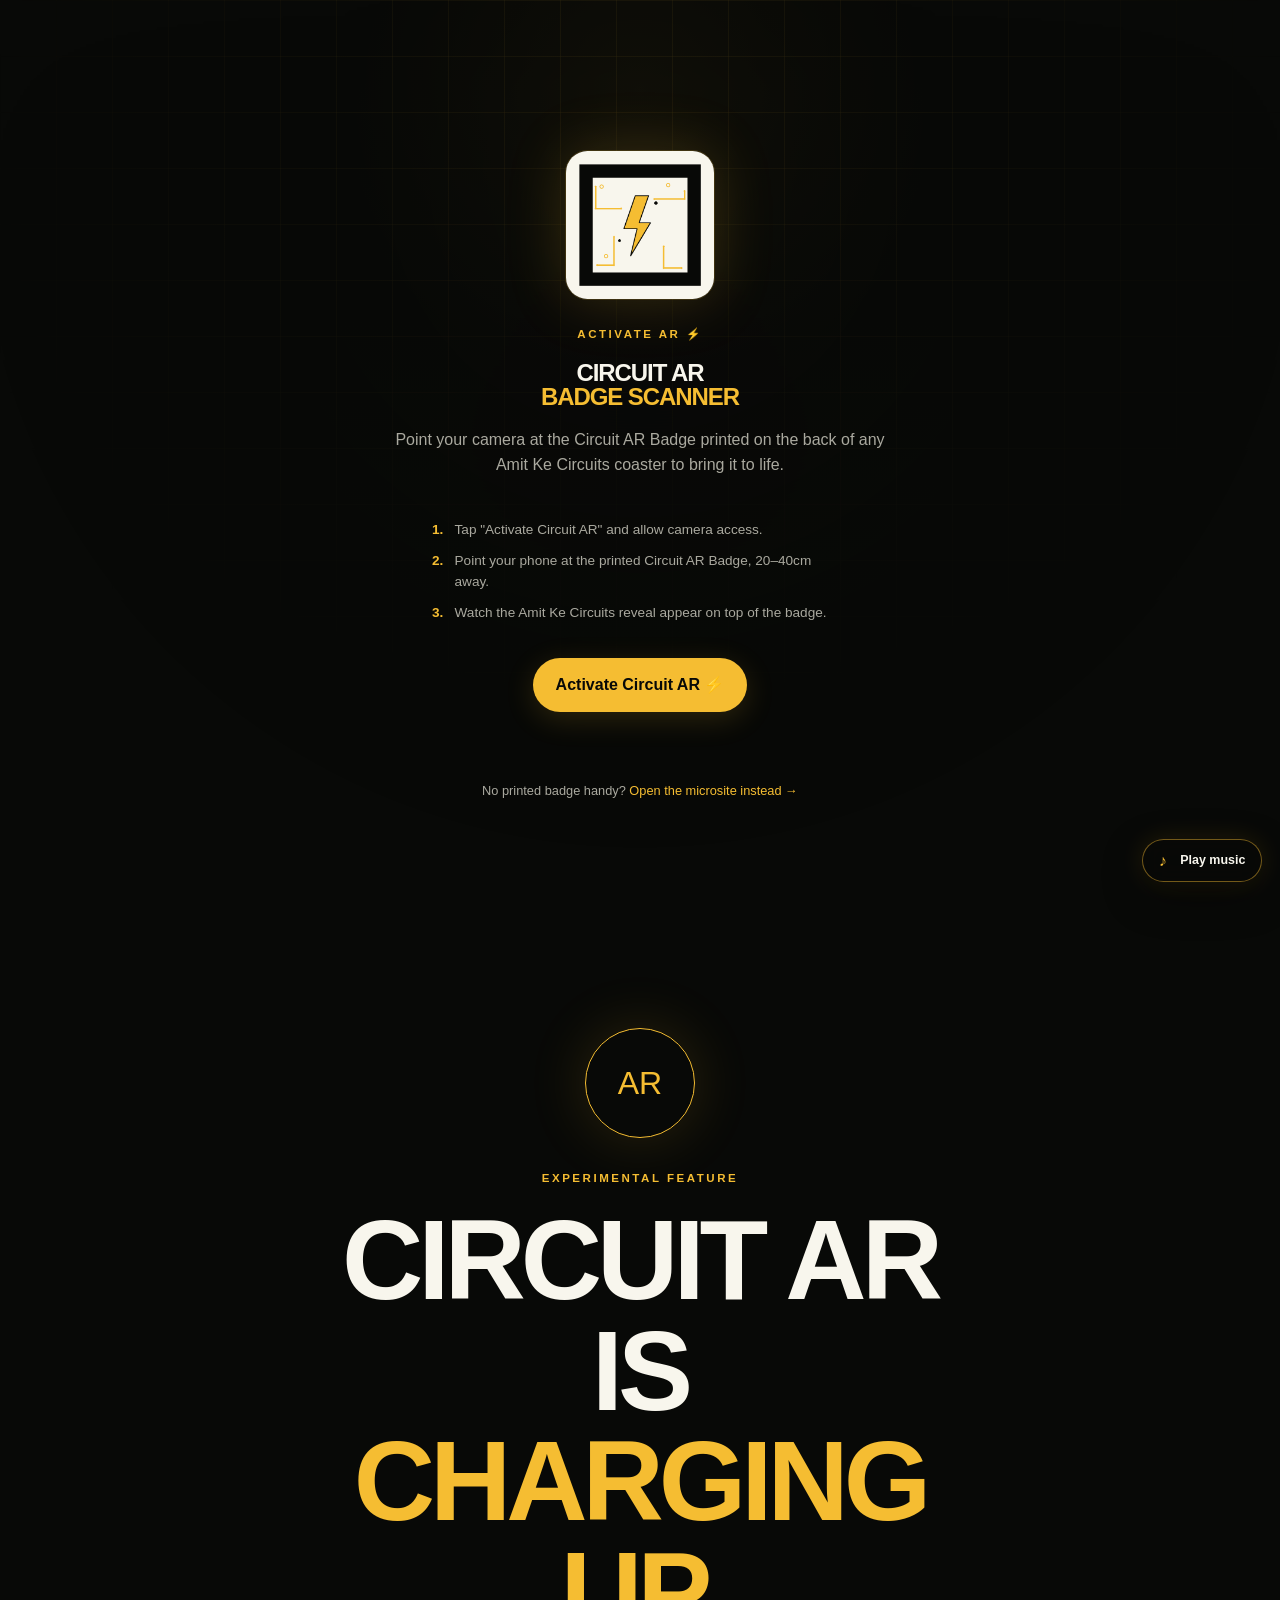
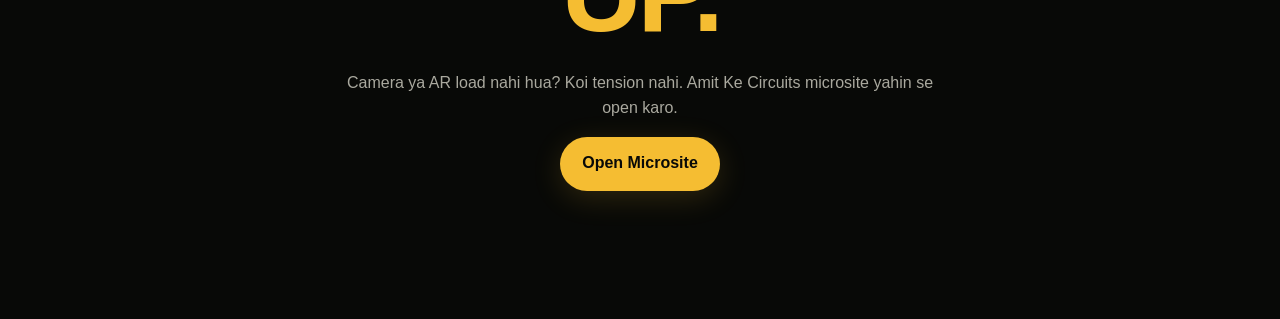
==== commit d8c24945: "Add Feature of AR Experience" ====
--- a/ar.html
+++ b/ar.html
@@ -1 +1,59 @@
-<!doctype html><html lang="en"><head><meta charset="utf-8"><meta name="viewport" content="width=device-width, initial-scale=1"><meta name="theme-color" content="#080907"><title>Circuit AR | Amit Ke Circuits</title><link rel="stylesheet" href="css/style.css"><link rel="stylesheet" href="css/responsive.css"><script src="js/analytics.js" defer></script><script src="js/audio.js" defer></script></head><body class="inner-page"><div class="ambient-grid" aria-hidden="true"></div><header class="site-header"><a class="brand" href="index.html"><span class="brand-bolt">⚡</span><span>Amit Ke <strong>Circuits</strong></span></a></header><main class="fallback-page"><div class="fallback-icon">AR</div><p class="section-kicker">Experimental Feature</p><h1>Circuit AR is<br><span>charging up.</span></h1><p>Camera ya AR load nahi hua? Koi tension nahi. The complete Amit Ke Circuits journey works right here.</p><a class="button button-primary" href="index.html#journey">Open Microsite</a></main></body></html>
+<!doctype html>
+<html lang="en">
+<head>
+    <meta charset="utf-8">
+    <meta name="viewport" content="width=device-width, initial-scale=1">
+    <meta name="theme-color" content="#080907">
+    
+    <title>Circuit AR | Amit Ke Circuits</title>
+    
+    <link rel="stylesheet" href="css/style.css">
+    <link rel="stylesheet" href="css/responsive.css">
+    <!-- Added for the WebAR POC (PRD: Circuit AR Badge) — additive only, existing stylesheets above are untouched -->
+    <link rel="stylesheet" href="css/ar.css">
+    
+    <script src="js/analytics.js" defer></script>
+    <script src="js/audio.js" defer></script>
+    <!-- Added for the WebAR POC -->
+    <script src="js/ar.js" defer></script>
+</head>
+<body class="inner-page ar-page">
+    <div class="ambient-grid" aria-hidden="true"></div>
+    <!-- <header class="site-header"><a class="brand" href="index.html"><span class="brand-bolt">⚡</span><span>Amit Ke <strong>Circuits</strong></span></a>
+    </header> -->
+
+    <main>
+
+        <!-- ===================== 1. ACTIVATE SCREEN (PRD §4 User Flow + §7 badge) ===================== -->
+        <section class="ar-activate" id="ar-activate">
+            <div class="ar-badge-preview">
+            <img src="assets/images/circuit-ar-badge.png" alt="Circuit AR Badge — the printed marker found on the back of every coaster">
+            </div>
+            <p class="section-kicker">Activate AR ⚡</p>
+            <h1>Circuit AR<br><span>Badge Scanner</span></h1>
+            <p class="ar-copy">Point your camera at the Circuit AR Badge printed on the back of any Amit Ke Circuits coaster to bring it to life.</p>
+            <ol class="ar-steps">
+            <li><span>1.</span> Tap "Activate Circuit AR" and allow camera access.</li>
+            <li><span>2.</span> Point your phone at the printed Circuit AR Badge, 20–40cm away.</li>
+            <li><span>3.</span> Watch the Amit Ke Circuits reveal appear on top of the badge.</li>
+            </ol>
+            <button class="button button-primary pulse" type="button" id="ar-activate-btn">Activate Circuit AR ⚡</button>
+            <p class="ar-status" id="ar-status" aria-live="polite"></p>
+            <p class="ar-secondary-link">No printed badge handy? <a href="index.html#journey" data-track="ar_skip_to_microsite">Open the microsite instead →</a></p>
+        </section>
+
+        <!-- ===================== 2. LIVE AR STAGE (mounted by js/ar.js once camera permission is granted) ===================== -->
+        <div class="ar-stage" id="ar-stage" hidden></div>
+
+        <!-- ===================== 3. FALLBACK (PRD §12 — exact copy/CTA, shown if camera/AR fails) ===================== -->
+        <section class="fallback-page" id="ar-fallback" hidden>
+            <div class="fallback-icon">AR</div>
+            <p class="section-kicker">Experimental Feature</p>
+            <h1>Circuit AR is<br><span>charging up.</span></h1>
+            <p>Camera ya AR load nahi hua? Koi tension nahi. Amit Ke Circuits microsite yahin se open karo.</p>
+            <a class="button button-primary" href="index.html#journey" data-ar-open-microsite data-track="ar_open_microsite">Open Microsite</a>
+        </section>
+
+    </main>
+</body>
+</html>
--- a/css/ar.css
+++ b/css/ar.css
@@ -0,0 +1,65 @@
+/* ar.css — additive stylesheet for the Circuit AR Badge WebAR POC (ar.html only) */
+
+.ar-page main { padding: 0; }
+
+/* ---------- Activation screen ---------- */
+.ar-activate { min-height: 100svh; max-width: 760px; margin: auto; padding: 8rem 2rem 4rem; display: flex; flex-direction: column; justify-content: center; align-items: center; text-align: center; }
+.ar-activate .section-kicker { color: var(--gold); }
+.ar-badge-preview { width: 150px; aspect-ratio: 1; border-radius: 1.4rem; overflow: hidden; border: 1px solid var(--line); box-shadow: 0 0 60px rgba(245,189,50,.18); margin-bottom: 1.6rem; }
+.ar-badge-preview img { width: 100%; height: 100%; display: block; object-fit: cover; }
+.ar-activate p.ar-copy { color: var(--muted); max-width: 32rem; }
+.ar-steps { list-style: none; margin: 1.6rem 0 2.2rem; padding: 0; display: grid; gap: .6rem; color: var(--muted); font-size: .85rem; text-align: left; max-width: 26rem; }
+.ar-steps li { display: flex; gap: .7rem; align-items: flex-start; }
+.ar-steps li span { color: var(--gold); font-weight: 800; }
+.ar-secondary-link { margin-top: 1.4rem; color: var(--muted); font-size: .8rem; }
+.ar-secondary-link a { color: var(--gold); }
+.ar-status { margin-top: 1.2rem; font-size: .78rem; color: var(--muted); min-height: 1.2em; }
+
+/* ---------- Live AR stage ---------- */
+.ar-stage { position: fixed; inset: 0; background: var(--ink); z-index: 5; }
+.ar-stage[hidden] { display: none; }
+.ar-stage video, .ar-stage canvas { position: absolute; inset: 0; width: 100% !important; height: 100% !important; object-fit: cover; }
+
+.ar-hud-top { position: fixed; top: 0; left: 0; right: 0; z-index: 30; display: flex; align-items: center; justify-content: space-between; padding: 1.1rem 1.3rem; background: linear-gradient(to bottom, rgba(8,9,7,.75), transparent); }
+.ar-hud-top .brand { font-size: .85rem; }
+.ar-exit { color: var(--white); background: rgba(8,9,7,.6); border: 1px solid rgba(255,255,255,.22); border-radius: 999px; padding: .5rem .9rem; font-size: .75rem; cursor: pointer; }
+.ar-exit:hover { border-color: var(--gold); color: var(--gold); }
+
+.ar-hint { position: fixed; left: 0; right: 0; bottom: 1.6rem; z-index: 30; text-align: center; color: var(--white); font-size: .82rem; padding: 0 1.4rem; opacity: .85; transition: opacity .3s ease; }
+.ar-hint.is-hidden { opacity: 0; }
+
+/* Overlay shown when the Circuit AR Badge marker is detected */
+.ar-overlay { position: fixed; inset: 0; z-index: 25; display: flex; align-items: center; justify-content: center; padding: 2rem 1.4rem; opacity: 0; pointer-events: none; transition: opacity .35s ease; }
+.ar-overlay.is-visible { opacity: 1; pointer-events: auto; }
+.ar-overlay-card { position: relative; max-width: 420px; width: 100%; text-align: center; background: rgba(8,9,7,.72); border: 1px solid var(--line); border-radius: 1.6rem; padding: 2.4rem 1.8rem 2rem; backdrop-filter: blur(6px); box-shadow: 0 0 80px rgba(245,189,50,.18); }
+
+.ar-glow-ring { width: 96px; height: 96px; margin: 0 auto 1.1rem; border-radius: 50%; border: 2px solid var(--gold); display: grid; place-items: center; font-size: 1.7rem; color: var(--gold); animation: ar-pulse 1.8s ease-in-out infinite, ar-rotate 7s linear infinite; box-shadow: 0 0 0 0 rgba(245,189,50,.35); }
+.ar-glow-ring span { display: inline-block; animation: ar-rotate-counter 7s linear infinite; }
+
+.ar-overlay-title { font-family: var(--display); text-transform: uppercase; letter-spacing: -.03em; font-size: clamp(1.6rem, 6vw, 2.1rem); margin: 0 0 .5rem; color: var(--white); }
+.ar-overlay-title span { color: var(--gold); }
+.ar-overlay-tagline { color: var(--muted); margin: 0 0 1.5rem; font-size: .95rem; }
+
+.ar-icon-orbit { position: relative; width: 100%; height: 64px; margin-bottom: 1.6rem; }
+.ar-icon-orbit button { position: absolute; top: 0; width: 42px; height: 42px; border-radius: 50%; padding: 0; border: 1px solid var(--gold); overflow: hidden; cursor: pointer; background: var(--panel); animation: ar-float 3.4s ease-in-out infinite; }
+.ar-icon-orbit button img { width: 100%; height: 100%; object-fit: cover; display: block; }
+.ar-icon-orbit button:nth-child(1) { left: 0%; animation-delay: 0s; }
+.ar-icon-orbit button:nth-child(2) { left: 14%; animation-delay: .3s; }
+.ar-icon-orbit button:nth-child(3) { left: 28%; animation-delay: .6s; }
+.ar-icon-orbit button:nth-child(4) { left: 42%; top: 14px; animation-delay: .9s; }
+.ar-icon-orbit button:nth-child(5) { left: 58%; animation-delay: .45s; }
+.ar-icon-orbit button:nth-child(6) { left: 72%; animation-delay: .15s; }
+.ar-icon-orbit button:nth-child(7) { left: 86%; animation-delay: .75s; }
+.ar-icon-orbit button:hover, .ar-icon-orbit button:focus-visible { transform: scale(1.12); border-color: var(--yellow); }
+
+@keyframes ar-pulse { 0%,100% { box-shadow: 0 0 0 0 rgba(245,189,50,.35); } 50% { box-shadow: 0 0 0 14px rgba(245,189,50,0); } }
+@keyframes ar-rotate { to { transform: rotate(360deg); } }
+@keyframes ar-rotate-counter { to { transform: rotate(-360deg); } }
+@keyframes ar-float { 0%,100% { translate: 0 0; } 50% { translate: 0 -8px; } }
+
+@media (prefers-reduced-motion: reduce) {
+  .ar-glow-ring, .ar-glow-ring span, .ar-icon-orbit button { animation: none !important; }
+}
+
+/* ---------- Fallback (reused original markup, shown on demand) ---------- */
+.ar-page .fallback-page { min-height: 100svh; }
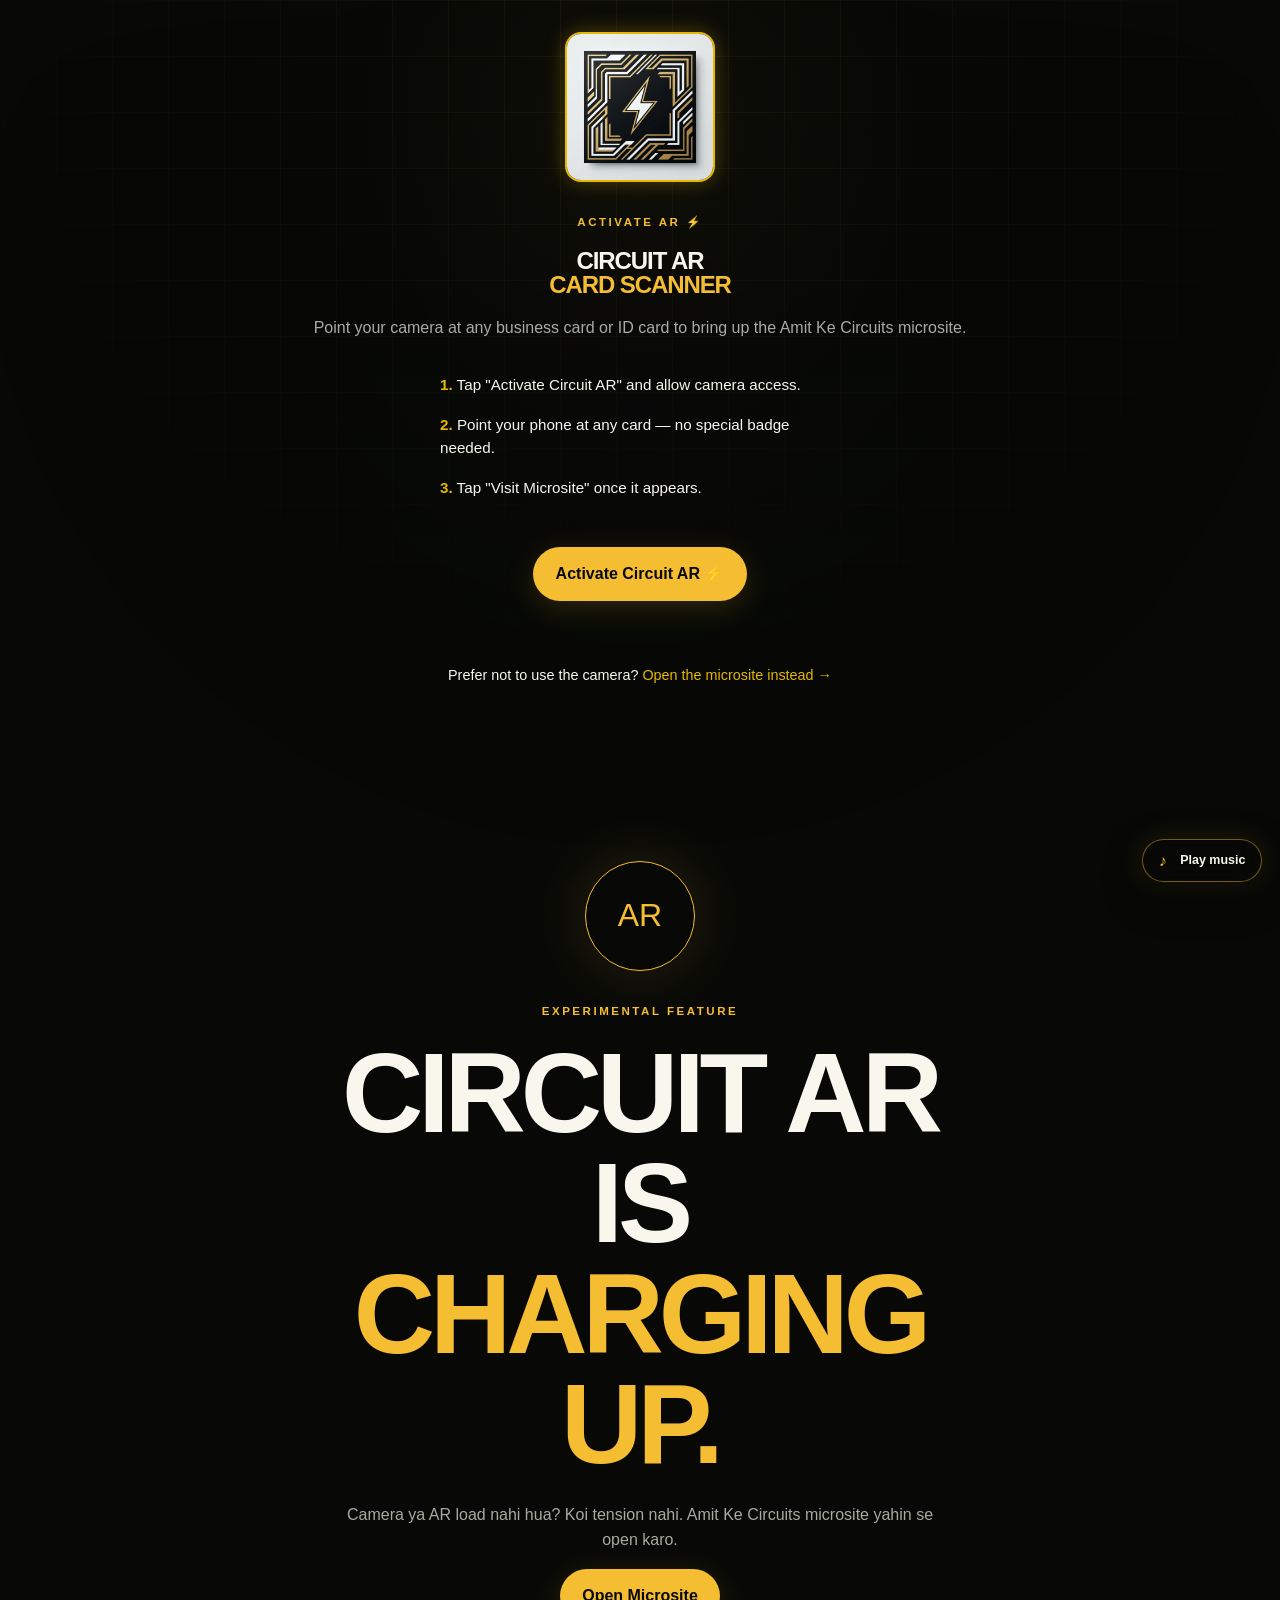
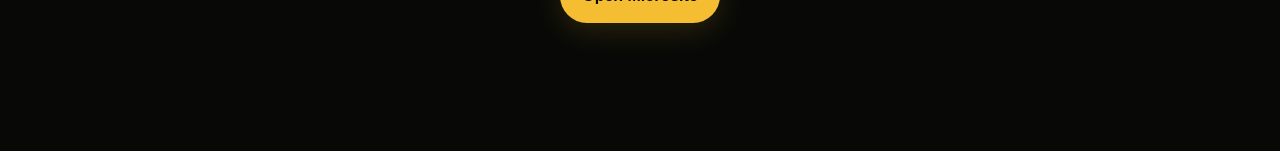
==== commit 12b299b5: "Add AR feature and update assets" ====
--- a/ar.html
+++ b/ar.html
@@ -7,45 +7,43 @@
     
     <title>Circuit AR | Amit Ke Circuits</title>
     
+    <!-- Original CSS (Assuming these exist in your project) -->
     <link rel="stylesheet" href="css/style.css">
     <link rel="stylesheet" href="css/responsive.css">
-    <!-- Added for the WebAR POC (PRD: Circuit AR Badge) — additive only, existing stylesheets above are untouched -->
+    
+    <!-- AR Specific CSS -->
     <link rel="stylesheet" href="css/ar.css">
-    
+
+    <!-- Original JS -->
     <script src="js/analytics.js" defer></script>
     <script src="js/audio.js" defer></script>
-    <!-- Added for the WebAR POC -->
+    
+    <!-- AR Logic JS (OpenCV.js is loaded dynamically by ar.js itself) -->
     <script src="js/ar.js" defer></script>
 </head>
 <body class="inner-page ar-page">
     <div class="ambient-grid" aria-hidden="true"></div>
-    <!-- <header class="site-header"><a class="brand" href="index.html"><span class="brand-bolt">⚡</span><span>Amit Ke <strong>Circuits</strong></span></a>
-    </header> -->
-
     <main>
-
-        <!-- ===================== 1. ACTIVATE SCREEN (PRD §4 User Flow + §7 badge) ===================== -->
+        <!-- ACTIVATE SCREEN -->
         <section class="ar-activate" id="ar-activate">
             <div class="ar-badge-preview">
-            <img src="assets/images/circuit-ar-badge.png" alt="Circuit AR Badge — the printed marker found on the back of every coaster">
+                <img src="assets/ar/circuit-ar-badge.png" alt="Circuit AR Badge">
             </div>
             <p class="section-kicker">Activate AR ⚡</p>
-            <h1>Circuit AR<br><span>Badge Scanner</span></h1>
-            <p class="ar-copy">Point your camera at the Circuit AR Badge printed on the back of any Amit Ke Circuits coaster to bring it to life.</p>
+            <h1>Circuit AR<br><span>Card Scanner</span></h1>
+            <p class="ar-copy">Point your camera at any business card or ID card to bring up the Amit Ke Circuits microsite.</p>
             <ol class="ar-steps">
-            <li><span>1.</span> Tap "Activate Circuit AR" and allow camera access.</li>
-            <li><span>2.</span> Point your phone at the printed Circuit AR Badge, 20–40cm away.</li>
-            <li><span>3.</span> Watch the Amit Ke Circuits reveal appear on top of the badge.</li>
+                <li><span>1.</span> Tap "Activate Circuit AR" and allow camera access.</li>
+                <li><span>2.</span> Point your phone at any card — no special badge needed.</li>
+                <li><span>3.</span> Tap "Visit Microsite" once it appears.</li>
             </ol>
             <button class="button button-primary pulse" type="button" id="ar-activate-btn">Activate Circuit AR ⚡</button>
             <p class="ar-status" id="ar-status" aria-live="polite"></p>
-            <p class="ar-secondary-link">No printed badge handy? <a href="index.html#journey" data-track="ar_skip_to_microsite">Open the microsite instead →</a></p>
+            <p class="ar-secondary-link">Prefer not to use the camera? <a href="index.html#journey" data-track="ar_skip_to_microsite">Open the microsite instead →</a></p>
         </section>
-
-        <!-- ===================== 2. LIVE AR STAGE (mounted by js/ar.js once camera permission is granted) ===================== -->
+        <!-- LIVE AR STAGE (Initially hidden) -->
         <div class="ar-stage" id="ar-stage" hidden></div>
-
-        <!-- ===================== 3. FALLBACK (PRD §12 — exact copy/CTA, shown if camera/AR fails) ===================== -->
+        <!-- FALLBACK -->
         <section class="fallback-page" id="ar-fallback" hidden>
             <div class="fallback-icon">AR</div>
             <p class="section-kicker">Experimental Feature</p>
@@ -53,7 +51,6 @@
             <p>Camera ya AR load nahi hua? Koi tension nahi. Amit Ke Circuits microsite yahin se open karo.</p>
             <a class="button button-primary" href="index.html#journey" data-ar-open-microsite data-track="ar_open_microsite">Open Microsite</a>
         </section>
-
     </main>
 </body>
-</html>
+</html>
--- a/css/style.css
+++ b/css/style.css
@@ -225,3 +225,10 @@
 
 :focus-visible { outline: 3px solid var(--yellow); outline-offset: 4px; }
 .motion-paused *, .motion-paused *::before, .motion-paused *::after { animation-play-state: paused !important; }
+
+
+.ar-home{ text-align:center; padding:120px 20px; border-top:1px solid rgba(255,255,255,.08);}
+.ar-home p{ max-width:650px; margin:auto; color:var(--muted);}
+.ar-home .button-row{ justify-content: center; margin-top:35px;}
+
+.thankyou-page{ display:grid;place-items:center;min-height:100vh;background:var(--ink);text-align:center;padding:40px; }
--- a/css/ar.css
+++ b/css/ar.css
@@ -1,65 +1,178 @@
-/* ar.css — additive stylesheet for the Circuit AR Badge WebAR POC (ar.html only) */
+/* css/ar.css */
 
-.ar-page main { padding: 0; }
-
-/* ---------- Activation screen ---------- */
-.ar-activate { min-height: 100svh; max-width: 760px; margin: auto; padding: 8rem 2rem 4rem; display: flex; flex-direction: column; justify-content: center; align-items: center; text-align: center; }
-.ar-activate .section-kicker { color: var(--gold); }
-.ar-badge-preview { width: 150px; aspect-ratio: 1; border-radius: 1.4rem; overflow: hidden; border: 1px solid var(--line); box-shadow: 0 0 60px rgba(245,189,50,.18); margin-bottom: 1.6rem; }
-.ar-badge-preview img { width: 100%; height: 100%; display: block; object-fit: cover; }
-.ar-activate p.ar-copy { color: var(--muted); max-width: 32rem; }
-.ar-steps { list-style: none; margin: 1.6rem 0 2.2rem; padding: 0; display: grid; gap: .6rem; color: var(--muted); font-size: .85rem; text-align: left; max-width: 26rem; }
-.ar-steps li { display: flex; gap: .7rem; align-items: flex-start; }
-.ar-steps li span { color: var(--gold); font-weight: 800; }
-.ar-secondary-link { margin-top: 1.4rem; color: var(--muted); font-size: .8rem; }
-.ar-secondary-link a { color: var(--gold); }
-.ar-status { margin-top: 1.2rem; font-size: .78rem; color: var(--muted); min-height: 1.2em; }
-
-/* ---------- Live AR stage ---------- */
-.ar-stage { position: fixed; inset: 0; background: var(--ink); z-index: 5; }
-.ar-stage[hidden] { display: none; }
-.ar-stage video, .ar-stage canvas { position: absolute; inset: 0; width: 100% !important; height: 100% !important; object-fit: cover; }
-
-.ar-hud-top { position: fixed; top: 0; left: 0; right: 0; z-index: 30; display: flex; align-items: center; justify-content: space-between; padding: 1.1rem 1.3rem; background: linear-gradient(to bottom, rgba(8,9,7,.75), transparent); }
-.ar-hud-top .brand { font-size: .85rem; }
-.ar-exit { color: var(--white); background: rgba(8,9,7,.6); border: 1px solid rgba(255,255,255,.22); border-radius: 999px; padding: .5rem .9rem; font-size: .75rem; cursor: pointer; }
-.ar-exit:hover { border-color: var(--gold); color: var(--gold); }
-
-.ar-hint { position: fixed; left: 0; right: 0; bottom: 1.6rem; z-index: 30; text-align: center; color: var(--white); font-size: .82rem; padding: 0 1.4rem; opacity: .85; transition: opacity .3s ease; }
-.ar-hint.is-hidden { opacity: 0; }
-
-/* Overlay shown when the Circuit AR Badge marker is detected */
-.ar-overlay { position: fixed; inset: 0; z-index: 25; display: flex; align-items: center; justify-content: center; padding: 2rem 1.4rem; opacity: 0; pointer-events: none; transition: opacity .35s ease; }
-.ar-overlay.is-visible { opacity: 1; pointer-events: auto; }
-.ar-overlay-card { position: relative; max-width: 420px; width: 100%; text-align: center; background: rgba(8,9,7,.72); border: 1px solid var(--line); border-radius: 1.6rem; padding: 2.4rem 1.8rem 2rem; backdrop-filter: blur(6px); box-shadow: 0 0 80px rgba(245,189,50,.18); }
-
-.ar-glow-ring { width: 96px; height: 96px; margin: 0 auto 1.1rem; border-radius: 50%; border: 2px solid var(--gold); display: grid; place-items: center; font-size: 1.7rem; color: var(--gold); animation: ar-pulse 1.8s ease-in-out infinite, ar-rotate 7s linear infinite; box-shadow: 0 0 0 0 rgba(245,189,50,.35); }
-.ar-glow-ring span { display: inline-block; animation: ar-rotate-counter 7s linear infinite; }
-
-.ar-overlay-title { font-family: var(--display); text-transform: uppercase; letter-spacing: -.03em; font-size: clamp(1.6rem, 6vw, 2.1rem); margin: 0 0 .5rem; color: var(--white); }
-.ar-overlay-title span { color: var(--gold); }
-.ar-overlay-tagline { color: var(--muted); margin: 0 0 1.5rem; font-size: .95rem; }
-
-.ar-icon-orbit { position: relative; width: 100%; height: 64px; margin-bottom: 1.6rem; }
-.ar-icon-orbit button { position: absolute; top: 0; width: 42px; height: 42px; border-radius: 50%; padding: 0; border: 1px solid var(--gold); overflow: hidden; cursor: pointer; background: var(--panel); animation: ar-float 3.4s ease-in-out infinite; }
-.ar-icon-orbit button img { width: 100%; height: 100%; object-fit: cover; display: block; }
-.ar-icon-orbit button:nth-child(1) { left: 0%; animation-delay: 0s; }
-.ar-icon-orbit button:nth-child(2) { left: 14%; animation-delay: .3s; }
-.ar-icon-orbit button:nth-child(3) { left: 28%; animation-delay: .6s; }
-.ar-icon-orbit button:nth-child(4) { left: 42%; top: 14px; animation-delay: .9s; }
-.ar-icon-orbit button:nth-child(5) { left: 58%; animation-delay: .45s; }
-.ar-icon-orbit button:nth-child(6) { left: 72%; animation-delay: .15s; }
-.ar-icon-orbit button:nth-child(7) { left: 86%; animation-delay: .75s; }
-.ar-icon-orbit button:hover, .ar-icon-orbit button:focus-visible { transform: scale(1.12); border-color: var(--yellow); }
-
-@keyframes ar-pulse { 0%,100% { box-shadow: 0 0 0 0 rgba(245,189,50,.35); } 50% { box-shadow: 0 0 0 14px rgba(245,189,50,0); } }
-@keyframes ar-rotate { to { transform: rotate(360deg); } }
-@keyframes ar-rotate-counter { to { transform: rotate(-360deg); } }
-@keyframes ar-float { 0%,100% { translate: 0 0; } 50% { translate: 0 -8px; } }
-
-@media (prefers-reduced-motion: reduce) {
-  .ar-glow-ring, .ar-glow-ring span, .ar-icon-orbit button { animation: none !important; }
+/* Keep the activation screen taking the full viewport */
+.ar-activate {
+  display: flex;
+  flex-direction: column;
+  align-items: center;
+  justify-content: center;
+  text-align: center;
+  min-height: 80vh;
+  padding: 2rem;
 }
 
-/* ---------- Fallback (reused original markup, shown on demand) ---------- */
-.ar-page .fallback-page { min-height: 100svh; }
+.ar-badge-preview {
+  width: 150px;
+  height: 150px;
+  margin: 0 auto 2rem;
+  border-radius: 16px;
+  overflow: hidden;
+  border: 2px solid var(--accent-color, #e6b800);
+  box-shadow: 0 0 20px rgba(230, 184, 0, 0.3);
+}
+
+.ar-badge-preview img {
+  width: 100%;
+  height: 100%;
+  object-fit: cover;
+}
+
+.ar-copy {
+  margin-bottom: 2rem;
+  color: #aaaaaa;
+}
+
+.ar-steps {
+  list-style: none;
+  padding: 0;
+  margin: 0 0 2rem 0;
+  text-align: left;
+  max-width: 400px;
+}
+
+.ar-steps li {
+  margin-bottom: 1rem;
+  font-size: 0.95rem;
+}
+
+.ar-steps span {
+  color: var(--accent-color, #e6b800);
+  font-weight: bold;
+}
+
+.ar-status {
+  margin-top: 1rem;
+  font-size: 0.9rem;
+  color: #ff4444;
+}
+
+.ar-secondary-link {
+  margin-top: 2rem;
+  font-size: 0.9rem;
+}
+
+.ar-secondary-link a {
+  color: var(--accent-color, #e6b800);
+  text-decoration: none;
+}
+
+/* AR Stage overrides for OpenCV */
+.ar-stage {
+  position: fixed;
+  top: 0;
+  left: 0;
+  width: 100vw;
+  height: 100vh;
+  z-index: 100;
+  background-color: #000;
+}
+
+#ar-video {
+  position: fixed;
+  inset: 0;
+  width: 100vw;
+  height: 100vh;
+  object-fit: cover; /* Fixes the squished camera issue */
+  z-index: 10;
+  display: block;
+}
+
+#ar-canvas {
+  position: fixed;
+  inset: 0;
+  width: 100vw;
+  height: 100vh;
+  z-index: 50;
+  pointer-events: none; /* Let clicks pass through canvas */
+}
+
+#overlay-video {
+  position: absolute;
+  top: 0;
+  left: 0;
+  transform-origin: 0 0; /* Important for Matrix3D to work from top left */
+  z-index: 60;
+  display: none;
+}
+
+/* UI Overlay Layer inside the AR Stage */
+.ar-ui-layer {
+  position: absolute;
+  top: 0;
+  left: 0;
+  width: 100%;
+  height: 100%;
+  z-index: 105;
+  pointer-events: none; /* Let clicks pass through */
+  display: flex;
+  flex-direction: column;
+  justify-content: flex-end;
+  align-items: center;
+  padding-bottom: 40px;
+  opacity: 0;
+  transition: opacity 0.5s ease;
+}
+
+.ar-ui-layer.visible {
+  opacity: 1;
+  pointer-events: auto; /* Enable clicks on the button */
+}
+
+/* Scanning box overlay */
+.ar-scanning-overlay {
+  position: absolute;
+  top: 0; left: 0; right: 0; bottom: 0;
+  background: rgba(0,0,0,0.7);
+  z-index: 101;
+  display: flex;
+  flex-direction: column;
+  justify-content: center;
+  align-items: center;
+  color: white;
+  pointer-events: none;
+  opacity: 1;
+  transition: opacity 0.3s ease;
+}
+
+.ar-scanning-overlay.hidden {
+  opacity: 0;
+}
+
+.ar-scan-box {
+  width: 250px;
+  height: 250px;
+  border: 2px dashed var(--accent-color, #e6b800);
+  border-radius: 20px;
+  margin-bottom: 20px;
+  animation: pulseBorder 2s infinite;
+}
+
+@keyframes pulseBorder {
+  0% { box-shadow: 0 0 0 0 rgba(230, 184, 0, 0.7); }
+  70% { box-shadow: 0 0 0 20px rgba(230, 184, 0, 0); }
+  100% { box-shadow: 0 0 0 0 rgba(230, 184, 0, 0); }
+}
+
+.ar-back-btn {
+  position: absolute;
+  top: 20px;
+  left: 20px;
+  z-index: 110;
+  color: white;
+  text-decoration: none;
+  background: rgba(0,0,0,0.5);
+  padding: 10px 15px;
+  border-radius: 8px;
+  pointer-events: auto;
+  font-weight: bold;
+}
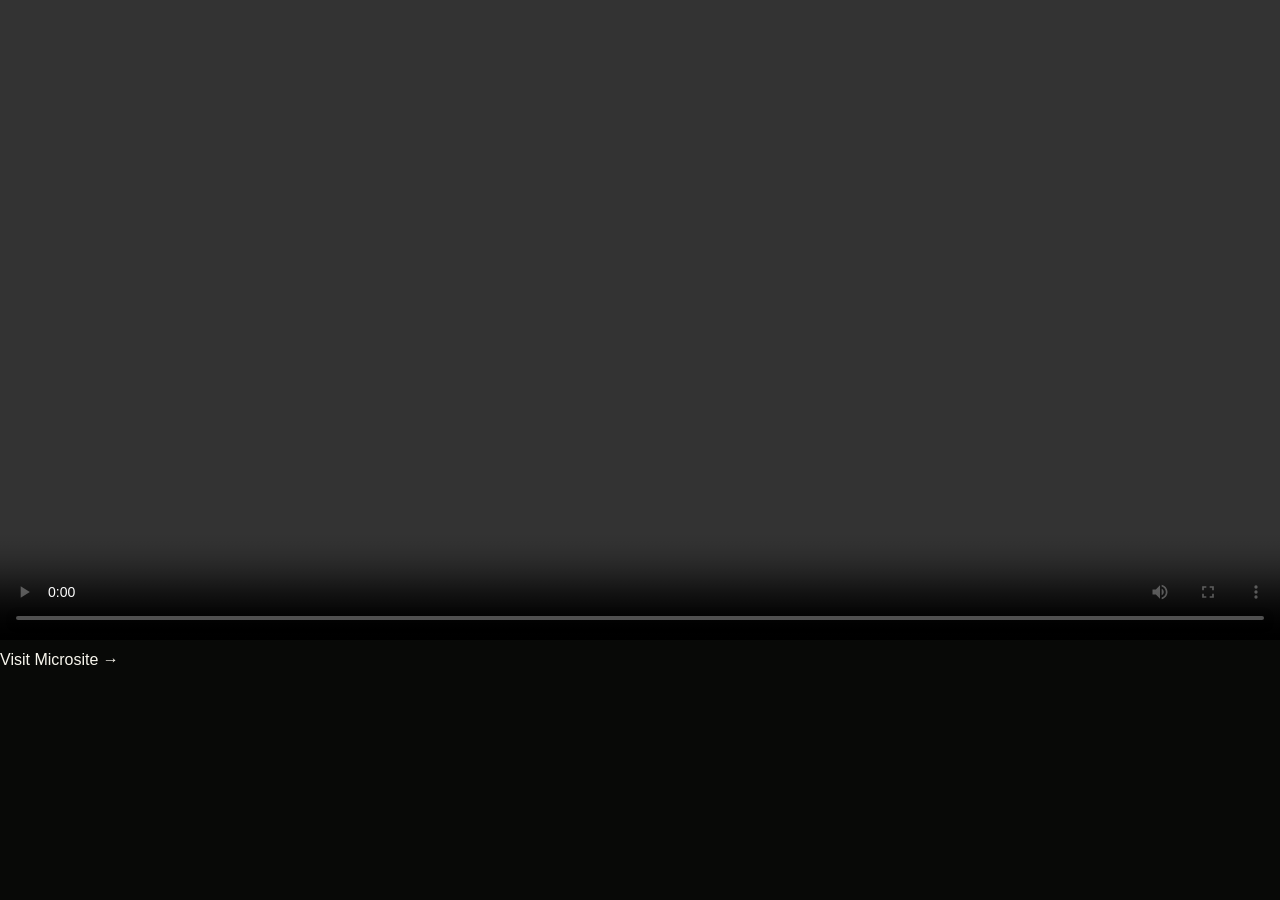
==== commit e2c28dad: "Implementatio of video AR" ====
--- a/ar.html
+++ b/ar.html
@@ -1,56 +1,32 @@
 <!doctype html>
-<html lang="en">
+<html>
 <head>
-    <meta charset="utf-8">
-    <meta name="viewport" content="width=device-width, initial-scale=1">
-    <meta name="theme-color" content="#080907">
-    
-    <title>Circuit AR | Amit Ke Circuits</title>
-    
-    <!-- Original CSS (Assuming these exist in your project) -->
-    <link rel="stylesheet" href="css/style.css">
-    <link rel="stylesheet" href="css/responsive.css">
-    
-    <!-- AR Specific CSS -->
-    <link rel="stylesheet" href="css/ar.css">
 
-    <!-- Original JS -->
-    <script src="js/analytics.js" defer></script>
-    <script src="js/audio.js" defer></script>
-    
-    <!-- AR Logic JS (OpenCV.js is loaded dynamically by ar.js itself) -->
-    <script src="js/ar.js" defer></script>
+<meta charset="utf-8">
+
+<title>AR Experience</title>
+
+<link rel="stylesheet" href="css/style.css">
+
+<script src="js/data.js"></script>
+
+<script src="js/ar.js" defer></script>
+
 </head>
-<body class="inner-page ar-page">
-    <div class="ambient-grid" aria-hidden="true"></div>
-    <main>
-        <!-- ACTIVATE SCREEN -->
-        <section class="ar-activate" id="ar-activate">
-            <div class="ar-badge-preview">
-                <img src="assets/ar/circuit-ar-badge.png" alt="Circuit AR Badge">
-            </div>
-            <p class="section-kicker">Activate AR ⚡</p>
-            <h1>Circuit AR<br><span>Card Scanner</span></h1>
-            <p class="ar-copy">Point your camera at any business card or ID card to bring up the Amit Ke Circuits microsite.</p>
-            <ol class="ar-steps">
-                <li><span>1.</span> Tap "Activate Circuit AR" and allow camera access.</li>
-                <li><span>2.</span> Point your phone at any card — no special badge needed.</li>
-                <li><span>3.</span> Tap "Visit Microsite" once it appears.</li>
-            </ol>
-            <button class="button button-primary pulse" type="button" id="ar-activate-btn">Activate Circuit AR ⚡</button>
-            <p class="ar-status" id="ar-status" aria-live="polite"></p>
-            <p class="ar-secondary-link">Prefer not to use the camera? <a href="index.html#journey" data-track="ar_skip_to_microsite">Open the microsite instead →</a></p>
-        </section>
-        <!-- LIVE AR STAGE (Initially hidden) -->
-        <div class="ar-stage" id="ar-stage" hidden></div>
-        <!-- FALLBACK -->
-        <section class="fallback-page" id="ar-fallback" hidden>
-            <div class="fallback-icon">AR</div>
-            <p class="section-kicker">Experimental Feature</p>
-            <h1>Circuit AR is<br><span>charging up.</span></h1>
-            <p>Camera ya AR load nahi hua? Koi tension nahi. Amit Ke Circuits microsite yahin se open karo.</p>
-            <a class="button button-primary" href="index.html#journey" data-ar-open-microsite data-track="ar_open_microsite">Open Microsite</a>
-        </section>
-    </main>
+
+<body>
+
+<video
+id="memberVideo"
+controls
+autoplay
+playsinline
+width="100%">
+</video>
+
+<a id="visitBtn">
+Visit Microsite →
+</a>
+
 </body>
 </html>
